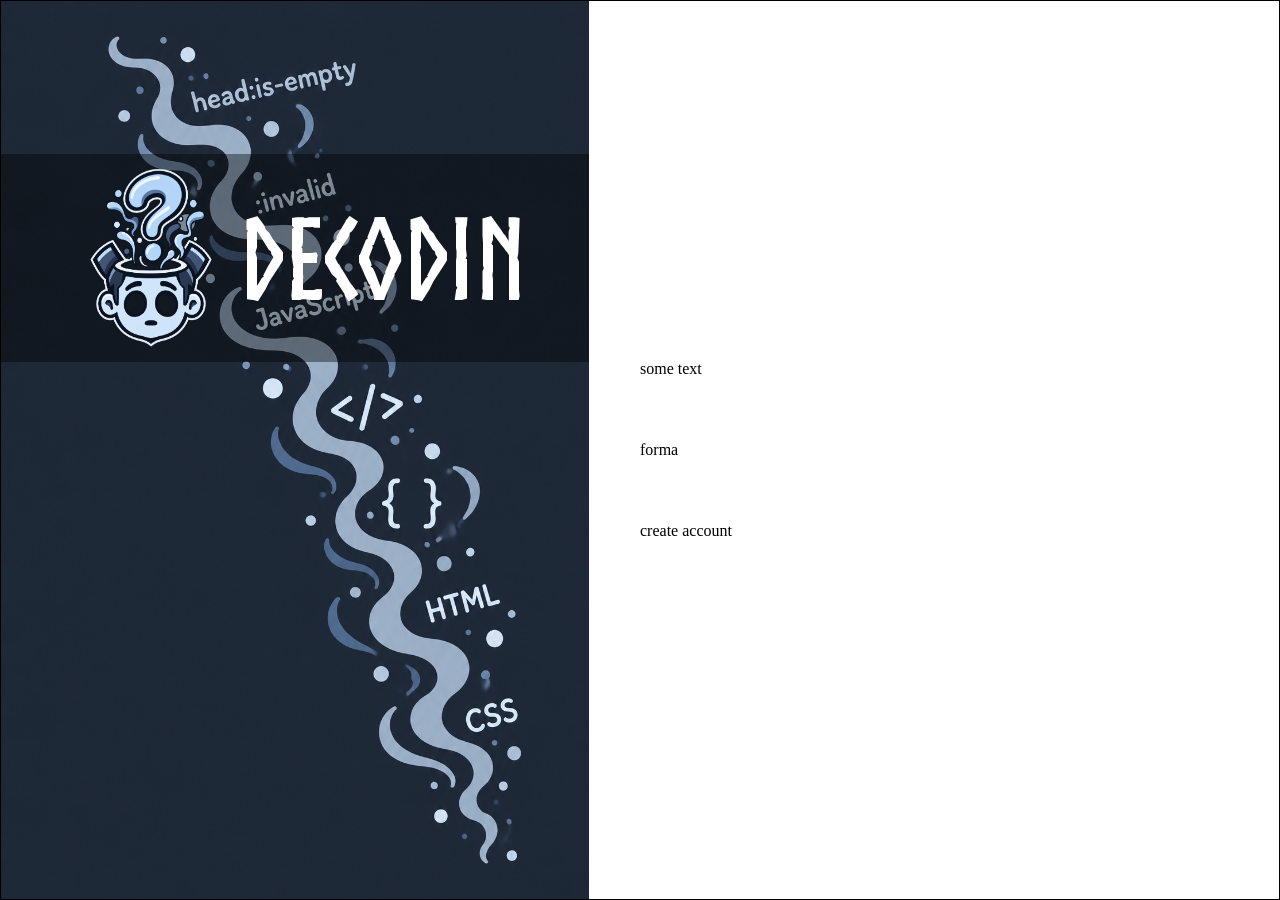
==== index.html @ d2c7c02f "HTML + css for left and right side" ====
<!DOCTYPE html>
<html lang="en">

<head>
    <meta charset="UTF-8">
    <meta name="viewport" content="width=device-width, initial-scale=1.0">
    <link rel="stylesheet" href="style.css">
    <script src="javascript.js" defer></script>
    <title>Document</title>
</head>

<body>
    <div class="left">
        <img class="left-background" src="./img/background.jpg" alt="background">
        <div class="left-content">
            <img class="logo-img" src="./img/logo.png" alt="logo">
            <div class="logo-text">decOdin</div>
        </div>
    </div>
    <div class="right">
        <div> some text</div>
        <div> forma </div>
        <div> create account</div>
    </div>
</body>

</html>
---- style.css ----
@font-face {
    font-family: 'Norse';
    src: url('./fonts/Norse-Bold.woff2') format('woff2');
    font-weight: bold;
    font-style: normal;
    font-display: swap;
}

* {
    margin: 0;
    padding: 0;
    box-sizing: border-box;
}

body {
    width: 1450px;
    max-width: 100vw;
    height: 100vh;
    display: flex;
    flex-direction: row;
    margin: 0 auto;
    border: 1px solid black;
}

.right {
    flex: 1.8;
    width: 100%;
}

.left {
    position: relative;
    flex: 1;
    width: 100%;
}

.left-background {
    position: absolute;
    width: 100%;
    height: 100%;
}

.left-content {
    position: absolute;
    display: flex;
    width: 100%;
    height: 13rem;
    min-height: 13rem;
    background-color: rgb(0 0 0 / 0.4);
    color: white;
    top: 17vh;
    justify-content: center;
    align-items: center;
    font-family: "Norse";
    font-size: 7rem;
    font-size: clamp(1rem, calc(1rem + 8vw), 7rem);
}

.left-content > img {
    width: 30%;
    height: 12rem;
}

/* Right side styiling */

.right {
    flex: 1;
    margin: 0 4%;
    display: flex;
    flex-direction: column;
    justify-content: center;
    gap: 7vh;
}
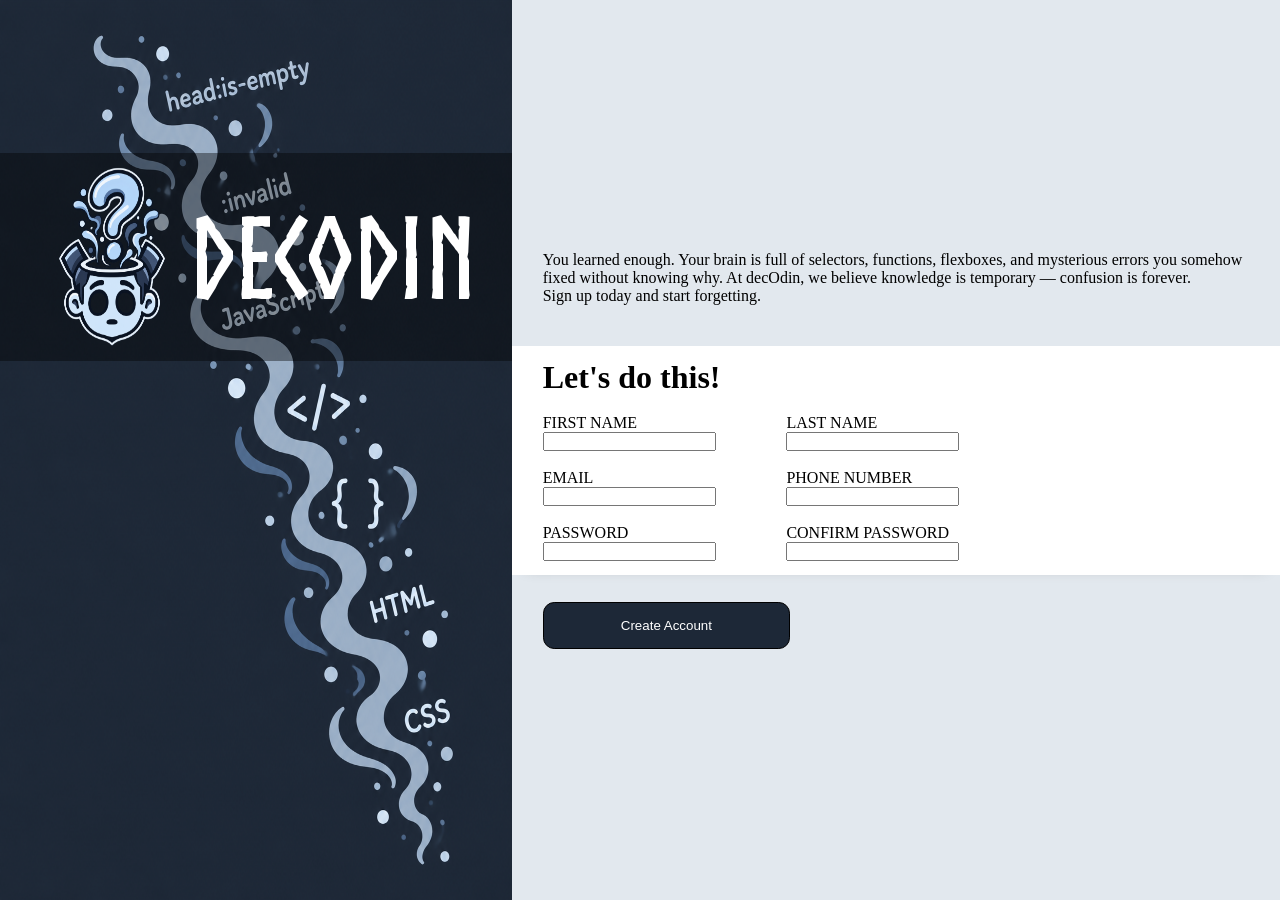
==== commit e4902195: "added button, form, text" ====
--- a/index.html
+++ b/index.html
@@ -18,10 +18,56 @@
         </div>
     </div>
     <div class="right">
-        <div> some text</div>
-        <div> forma </div>
-        <div> create account</div>
+        <div class="text">
+            <p>
+                You learned enough. Your brain is full of selectors, functions, flexboxes, and mysterious errors you
+                somehow fixed without
+                knowing why. At decOdin, we believe knowledge is temporary — confusion is forever.
+            </p>
+            <p>
+                Sign up today and start forgetting.
+            </p>
+        </div>
+
+
+        <div class="form-wrapper">
+            <form id="main-form">
+                <h1>Let's do this!</h1>
+                <div class="row row-1">
+                    <label for="first-name">FIRST NAME
+                        <input type="text" id="first-name" name="first-name">
+                    </label>
+                    <label for="last-name">LAST NAME
+                        <input type="text" id="last-name" name="last-name">
+                    </label>
+                </div>
+                <div class="row row-2">
+                    <label for="email">EMAIL
+                        <input type="email" id="email" name="email">
+                    </label>
+                    <label for="phone">PHONE NUMBER
+                        <input type="tel" id="phone" name="phone">
+                    </label>
+                </div>
+                <div class="row row-3">
+                    <label for="password">PASSWORD
+                        <input type="password" id="password" name="password">
+                    </label>
+                    <label for="confirm-password">CONFIRM PASSWORD
+                        <input type="password" id="confirm-password" name="confirm-password">
+                    </label>
+                </div>
+            </form>
+        </div>
+
+        <div class="button">
+            <button type="submit" form="main-form">Create Account</button>
+        </div>
     </div>
 </body>
 
-</html>+</html>
+
+<!-- rgb(29, 40, 55) — glavna tamna pozadina
+rgb(156, 176, 199) — svetla plavo-siva za tekst i “dim”
+rgb(77, 91, 110) — srednja plavo-siva nijansa -->
--- a/style.css
+++ b/style.css
@@ -19,7 +19,6 @@
     display: flex;
     flex-direction: row;
     margin: 0 auto;
-    border: 1px solid black;
 }
 
 .right {
@@ -55,7 +54,7 @@
     font-size: clamp(1rem, calc(1rem + 8vw), 7rem);
 }
 
-.left-content > img {
+.left-content>img {
     width: 30%;
     height: 12rem;
 }
@@ -63,16 +62,49 @@
 /* Right side styiling */
 
 .right {
-    flex: 1;
-    margin: 0 4%;
+    flex: 1.5;
     display: flex;
     flex-direction: column;
     justify-content: center;
-    gap: 7vh;
+    gap: 3vh;
+    background-color: rgb(226, 232, 238);
 }
 
+.right > div {
+    padding: 1.5vh 4%;
+}
 
+.form-wrapper {
+    background-color: white;
+    box-shadow: 0 5px 15px -15px gray;
+}
 
+form {
+    display: flex;
+    flex-direction: column;
+    gap: 2vh;
+}
 
+.row {
+    display: flex;
+    gap: 10%;
+}
 
+input {
+    display: block;
+}
 
+.right div.button {
+    padding-top: 0;
+}
+
+button[type="submit"] {
+    width: 35%;
+    padding: 15px 30px;
+    border-radius: 0.7rem;
+    box-shadow: none;
+    cursor: pointer;
+    background-color: rgb(29 40 55);
+    color: white;
+    border: 1px solid black;
+}
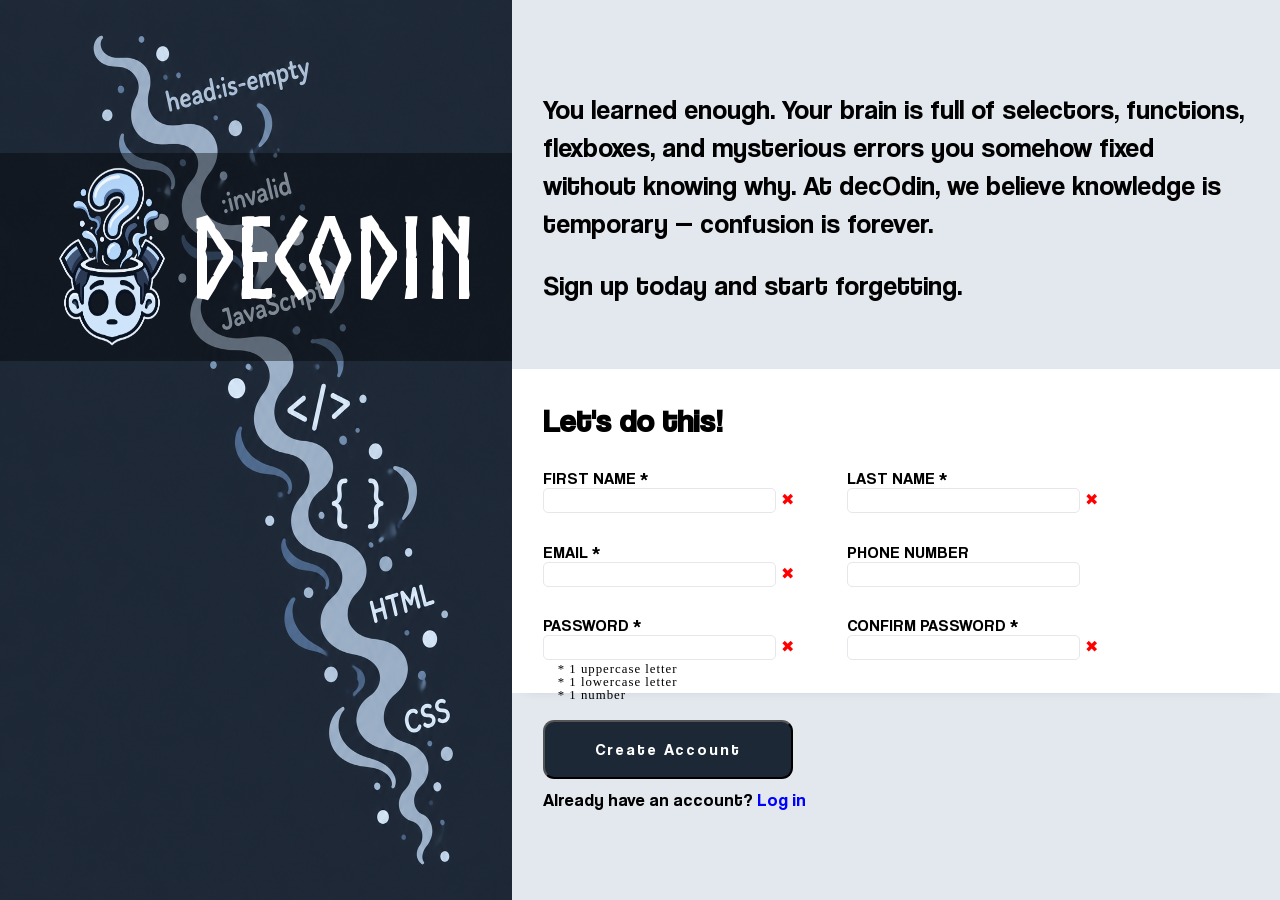
==== commit 29f5b54d: "finished styling, added js, validation" ====
--- a/index.html
+++ b/index.html
@@ -21,8 +21,8 @@
         <div class="text">
             <p>
                 You learned enough. Your brain is full of selectors, functions, flexboxes, and mysterious errors you
-                somehow fixed without
-                knowing why. At decOdin, we believe knowledge is temporary — confusion is forever.
+                somehow fixed without knowing why.
+                At decOdin, we believe knowledge is temporary — confusion is forever.
             </p>
             <p>
                 Sign up today and start forgetting.
@@ -31,37 +31,56 @@
 
 
         <div class="form-wrapper">
-            <form id="main-form">
+            <form id="main-form" action="" method="get">
                 <h1>Let's do this!</h1>
                 <div class="row row-1">
-                    <label for="first-name">FIRST NAME
-                        <input type="text" id="first-name" name="first-name">
+                    <label for="first-name">FIRST NAME *
+                        <input type="text" id="first-name" name="first-name" maxlength="20" required>
+                        <span></span>
                     </label>
-                    <label for="last-name">LAST NAME
-                        <input type="text" id="last-name" name="last-name">
+                    <label for="last-name">LAST NAME *
+                        <input type="text" id="last-name" name="last-name" maxlength="20" required>
+                        <span></span>
                     </label>
+
                 </div>
                 <div class="row row-2">
-                    <label for="email">EMAIL
-                        <input type="email" id="email" name="email">
+                    <label for="email">EMAIL *
+                        <input type="email" id="email" name="email" required>
+                        <span></span>
                     </label>
+
                     <label for="phone">PHONE NUMBER
-                        <input type="tel" id="phone" name="phone">
+                        <input type="tel" id="phone" name="phone" minlength="6">
                     </label>
                 </div>
                 <div class="row row-3">
-                    <label for="password">PASSWORD
-                        <input type="password" id="password" name="password">
+                    <label for="password">PASSWORD *
+                        <input type="password" id="password" maxlength="12" name="password" required
+                            pattern="(?=.*[A-Z])(?=.*[a-z])(?=.*[0-9]).+">
+                        <span></span>
+                        <div class="pw-explain">
+                            <p>* 1 uppercase letter</p>
+                            <p>* 1 lowercase letter</p>
+                            <p>* 1 number</p>
+                        </div>
                     </label>
-                    <label for="confirm-password">CONFIRM PASSWORD
-                        <input type="password" id="confirm-password" name="confirm-password">
+
+                    <label for="confirm-password">CONFIRM PASSWORD *
+                        <input type="password" id="confirm-password" maxlength="12" name="confirm-password" required
+                            pattern="(?=.*[A-Z])(?=.*[a-z])(?=.*[0-9]).+">
+                        <span></span>
                     </label>
+
+
+
                 </div>
             </form>
         </div>
 
         <div class="button">
             <button type="submit" form="main-form">Create Account</button>
+            <p>Already have an account? <a href="#">Log in</a></p>
         </div>
     </div>
 </body>
--- a/style.css
+++ b/style.css
@@ -1,10 +1,19 @@
 @font-face {
     font-family: 'Norse';
     src: url('./fonts/Norse-Bold.woff2') format('woff2');
-    font-weight: bold;
+    font-weight: normal;
     font-style: normal;
     font-display: swap;
 }
+
+@font-face {
+    font-family: 'Coolvetica';
+    src: url('./fonts/coolvetica/Coolvetica-Regular.woff2') format('woff2');
+    font-weight: normal;
+    font-style: normal;
+    font-display: swap;
+}
+
 
 * {
     margin: 0;
@@ -21,10 +30,6 @@
     margin: 0 auto;
 }
 
-.right {
-    flex: 1.8;
-    width: 100%;
-}
 
 .left {
     position: relative;
@@ -62,21 +67,25 @@
 /* Right side styiling */
 
 .right {
+    width: 100%;
     flex: 1.5;
     display: flex;
     flex-direction: column;
     justify-content: center;
     gap: 3vh;
     background-color: rgb(226, 232, 238);
+
+    font-family: "Coolvetica";
 }
 
-.right > div {
+.right>div {
     padding: 1.5vh 4%;
 }
 
 .form-wrapper {
     background-color: white;
     box-shadow: 0 5px 15px -15px gray;
+    height: 36vh;
 }
 
 form {
@@ -85,26 +94,103 @@
     gap: 2vh;
 }
 
+#main-form {
+    display: flex;
+    justify-content: center;
+    gap: 10%;
+    height: 100%;
+}
+
 .row {
     display: flex;
     gap: 10%;
 }
 
-input {
-    display: block;
-}
-
-.right div.button {
+div.button {
     padding-top: 0;
 }
 
 button[type="submit"] {
-    width: 35%;
-    padding: 15px 30px;
+    padding: 18px 50px;
     border-radius: 0.7rem;
     box-shadow: none;
     cursor: pointer;
     background-color: rgb(29 40 55);
     color: white;
-    border: 1px solid black;
-}+    font-family: "Coolvetica";
+    letter-spacing: 2px;
+    font-size: 1rem;
+}
+
+
+.text p:first-child {
+    line-height: 1.4;
+    font-size: 1.7rem;
+    margin-bottom: 3vh;
+}
+
+.text p:first-child+p {
+    font-size: 1.7rem;
+    margin-bottom: 3vh;
+}
+
+.button>p {
+    margin-top: 10px;
+    font-size: 1.1rem;
+}
+
+input {
+    display: block;
+    height: 25px;
+    width: 100%;
+    border-radius: 5px;
+    border: 1px solid #E5E7EB;
+    padding-left: 6px;
+}
+
+input:focus {
+    border: 1px solid blue;
+    box-shadow: inset 0px 0px 3px 3px lightblue;
+}
+
+label {
+    width: 33%;
+    position: relative;
+}
+
+a:link,
+a:visited {
+    text-decoration: none;
+    color: blue;
+}
+
+input + span {
+    position: absolute;
+    right: -18px;
+    bottom: 5px;
+    line-height: 1;
+}
+
+input:invalid + span::after {
+  content: "✖";
+  color: red;
+}
+
+input:valid + span::after {
+  content: "✓";
+  color: green;
+}
+
+.form-wrapper div.pw-explain {
+    display: block;
+    position: absolute;
+    font-family: serif;
+    font-size: 0.8rem;
+    padding: 3px 0 0 15px;
+    line-height: 1;
+    letter-spacing: 1px;
+}
+
+.green-text {
+    color: green;
+}
